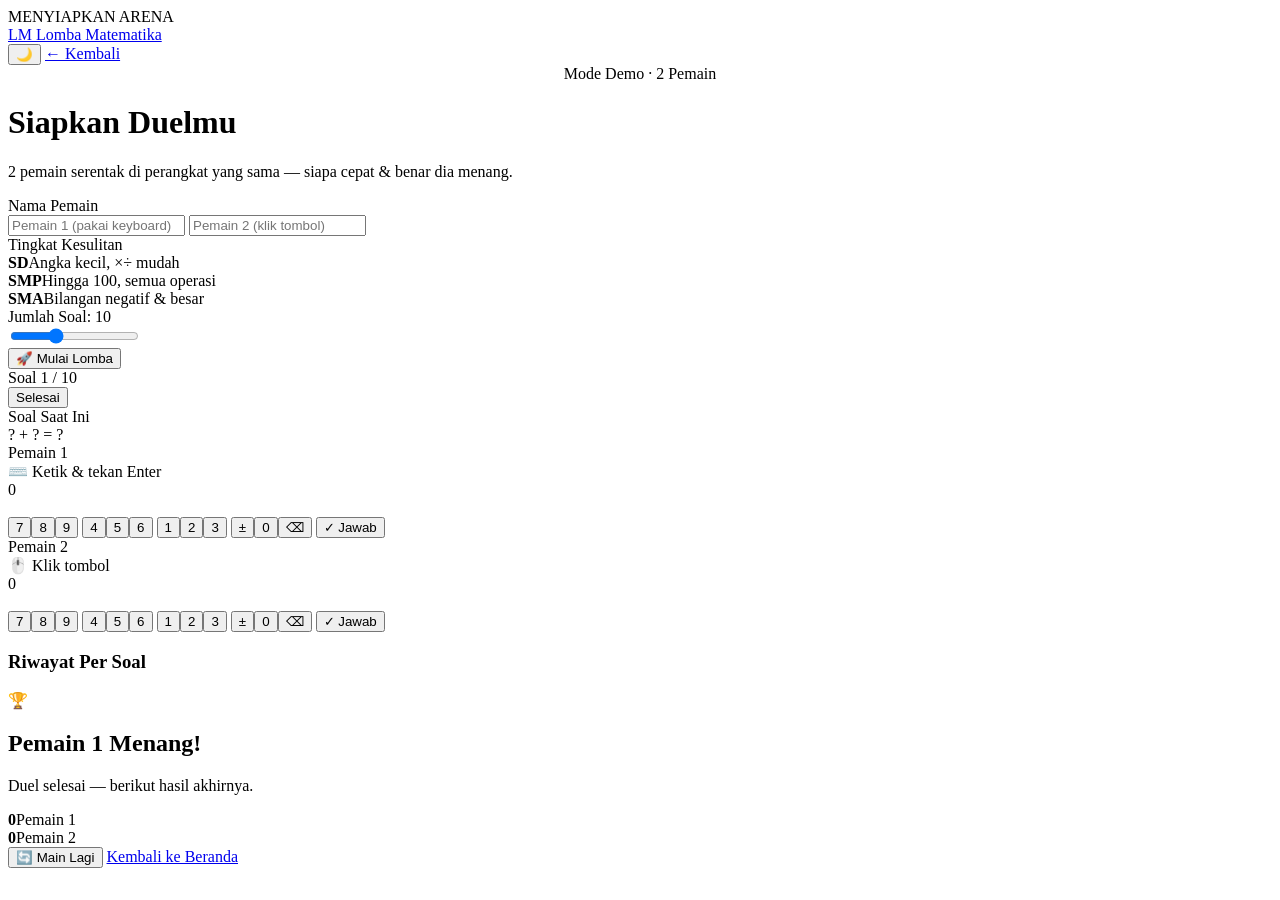
==== quiz.html @ fea3bf5a "Add files via upload" ====
<!DOCTYPE html>
<html lang="id" data-theme="light">
<head>
<meta charset="UTF-8">
<meta name="viewport" content="width=device-width, initial-scale=1.0">
<title>Mainkan Duel — Lomba Matematika</title>
<meta name="description" content="Mainkan demo duel matematika 2 pemain — siapa cepat dan benar dia menang.">
<link rel="preconnect" href="https://fonts.googleapis.com">
<link rel="preconnect" href="https://fonts.gstatic.com" crossorigin>
<link href="https://fonts.googleapis.com/css2?family=Space+Grotesk:wght@500;700&family=Inter:wght@400;500;600;700&family=JetBrains+Mono:wght@500;700&display=swap" rel="stylesheet">
<link rel="stylesheet" href="css/main.css">
<link rel="stylesheet" href="css/quiz.css">
</head>
<body>
<div id="page-loader"><div class="loader-mark">MENYIAPKAN ARENA<div class="loader-bar"><span></span></div></div></div>

<header class="navbar scrolled" id="navbar">
  <div class="container nav-inner">
    <a href="index.html" class="brand"><span class="brand-mark">LM</span> Lomba Matematika</a>
    <div class="nav-actions">
      <button class="icon-btn" id="themeToggle" aria-label="Ganti tema">🌙</button>
      <a href="index.html" class="btn btn-ghost btn-sm">← Kembali</a>
    </div>
  </div>
</header>

<div class="quiz-shell">

  <!-- ===== SETUP ===== -->
  <div class="setup-card" id="setupCard">
    <span class="eyebrow" style="display:flex; justify-content:center; width:fit-content; margin:0 auto 16px;"><span class="dot"></span> Mode Demo · 2 Pemain</span>
    <h1>Siapkan Duelmu</h1>
    <p class="lede">2 pemain serentak di perangkat yang sama — siapa cepat &amp; benar dia menang.</p>

    <div class="setup-row">
      <label>Nama Pemain</label>
      <div class="name-inputs">
        <input type="text" id="p1Name" placeholder="Pemain 1 (pakai keyboard)" maxlength="16">
        <input type="text" id="p2Name" placeholder="Pemain 2 (klik tombol)" maxlength="16">
      </div>
    </div>

    <div class="setup-row">
      <label>Tingkat Kesulitan</label>
      <div class="level-options" id="levelOptions">
        <div class="level-opt selected" data-level="sd"><strong>SD</strong><span>Angka kecil, ×÷ mudah</span></div>
        <div class="level-opt" data-level="smp"><strong>SMP</strong><span>Hingga 100, semua operasi</span></div>
        <div class="level-opt" data-level="sma"><strong>SMA</strong><span>Bilangan negatif &amp; besar</span></div>
      </div>
    </div>

    <div class="setup-row">
      <label>Jumlah Soal: <span class="qty-badge" id="qtyBadge">10</span></label>
      <div class="qty-row">
        <input type="range" id="qtyRange" min="5" max="20" step="5" value="10">
      </div>
    </div>

    <button class="btn btn-primary setup-cta" id="startBtn">🚀 Mulai Lomba</button>
  </div>

  <!-- ===== GAME ===== -->
  <div class="game-shell" id="gameShell">
    <div class="game-hud">
      <span class="hud-progress" id="hudProgress">Soal 1 / 10</span>
      <div class="hud-bar"><div class="hud-bar-fill" id="hudBarFill"></div></div>
      <button class="btn btn-ghost btn-sm" id="quitBtn">Selesai</button>
    </div>

    <div class="question-banner">
      <span class="label">Soal Saat Ini</span>
      <div class="expr" id="questionExpr">? + ? = ?</div>
    </div>

    <div class="players-grid">
      <div class="player-panel p1" id="p1Panel">
        <div class="pp-head">
          <div><div class="pp-name" id="p1DisplayName">Pemain 1</div><div class="pp-hint">⌨️ Ketik &amp; tekan Enter</div></div>
          <div class="pp-score" id="p1Score" style="color:var(--cyan);">0</div>
        </div>
        <div class="pp-display" id="p1Input">&nbsp;</div>
        <div class="pp-pad" data-player="1">
          <button data-key="7">7</button><button data-key="8">8</button><button data-key="9">9</button>
          <button data-key="4">4</button><button data-key="5">5</button><button data-key="6">6</button>
          <button data-key="1">1</button><button data-key="2">2</button><button data-key="3">3</button>
          <button data-key="±">±</button><button data-key="0">0</button><button data-key="⌫">⌫</button>
          <button class="pp-submit" data-key="enter">✓ Jawab</button>
        </div>
      </div>

      <div class="player-panel p2" id="p2Panel">
        <div class="pp-head">
          <div><div class="pp-name" id="p2DisplayName">Pemain 2</div><div class="pp-hint">🖱️ Klik tombol</div></div>
          <div class="pp-score" id="p2Score" style="color:var(--coral);">0</div>
        </div>
        <div class="pp-display" id="p2Input">&nbsp;</div>
        <div class="pp-pad" data-player="2">
          <button data-key="7">7</button><button data-key="8">8</button><button data-key="9">9</button>
          <button data-key="4">4</button><button data-key="5">5</button><button data-key="6">6</button>
          <button data-key="1">1</button><button data-key="2">2</button><button data-key="3">3</button>
          <button data-key="±">±</button><button data-key="0">0</button><button data-key="⌫">⌫</button>
          <button class="pp-submit" data-key="enter">✓ Jawab</button>
        </div>
      </div>
    </div>

    <div class="history-panel">
      <h3>Riwayat Per Soal</h3>
      <div id="historyList"></div>
    </div>
  </div>
</div>

<!-- ===== RESULT MODAL ===== -->
<div class="result-overlay" id="resultOverlay">
  <div class="result-card">
    <div class="result-trophy" id="resultTrophy">🏆</div>
    <h2 id="resultTitle">Pemain 1 Menang!</h2>
    <p class="section-sub" id="resultSub">Duel selesai — berikut hasil akhirnya.</p>
    <div class="final-scores">
      <div><strong id="finalP1" style="color:var(--cyan);">0</strong><span id="finalP1Name">Pemain 1</span></div>
      <div><strong id="finalP2" style="color:var(--coral);">0</strong><span id="finalP2Name">Pemain 2</span></div>
    </div>
    <div class="result-actions">
      <button class="btn btn-ghost" id="playAgainBtn">🔄 Main Lagi</button>
      <a href="index.html" class="btn btn-primary">Kembali ke Beranda</a>
    </div>
  </div>
</div>

<script src="js/main.js"></script>
<script src="js/quiz.js"></script>
</body>
</html>
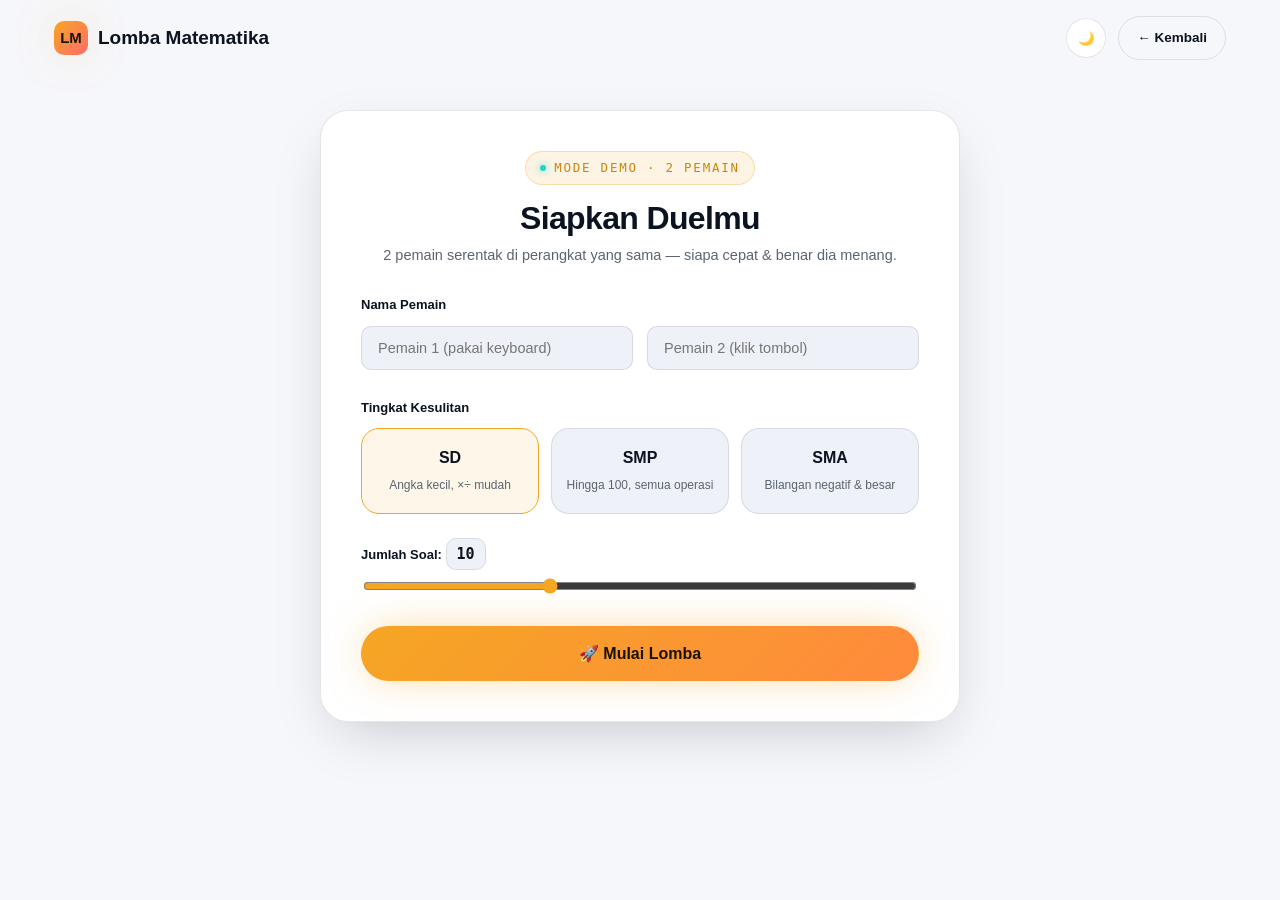
==== commit 0d822f1e: "Add files via upload" ====
--- a/quiz.html
+++ b/quiz.html
@@ -8,8 +8,8 @@
 <link rel="preconnect" href="https://fonts.googleapis.com">
 <link rel="preconnect" href="https://fonts.gstatic.com" crossorigin>
 <link href="https://fonts.googleapis.com/css2?family=Space+Grotesk:wght@500;700&family=Inter:wght@400;500;600;700&family=JetBrains+Mono:wght@500;700&display=swap" rel="stylesheet">
-<link rel="stylesheet" href="css/main.css">
-<link rel="stylesheet" href="css/quiz.css">
+<link rel="stylesheet" href="main.css">
+<link rel="stylesheet" href="quiz.css">
 </head>
 <body>
 <div id="page-loader"><div class="loader-mark">MENYIAPKAN ARENA<div class="loader-bar"><span></span></div></div></div>
@@ -128,7 +128,7 @@
   </div>
 </div>
 
-<script src="js/main.js"></script>
-<script src="js/quiz.js"></script>
+<script src="main.js"></script>
+<script src="quiz.js"></script>
 </body>
 </html>
--- a/main.css
+++ b/main.css
@@ -0,0 +1,438 @@
+/* ============================================================
+   LOMBA MATEMATIKA — Design System
+   Signature: the "Live Scoreboard" — a VS duel motif (two racing
+   numerals separated by a glowing divider) that recurs in the
+   hero, the stats bar, and the countdown, echoing the actual
+   1v1 arithmetic-duel product at the heart of the site.
+   ============================================================ */
+
+:root{
+  /* --- Color tokens --- */
+  --ink:#0B1220;             /* deep navy — dark bg */
+  --ink-surface:#121B2E;     /* dark surface */
+  --ink-surface-2:#1A2540;   /* dark surface raised */
+  --paper:#F6F7FB;           /* cool paper — light bg */
+  --paper-surface:#FFFFFF;   /* light surface */
+  --paper-surface-2:#EEF1F8; /* light surface raised */
+
+  --amber:#F5A623;           /* trophy gold — primary accent */
+  --amber-dim:#C9860F;
+  --cyan:#22D3C5;            /* volt cyan — "live" accent */
+  --violet:#5B4FE8;          /* gradient partner */
+  --coral:#FF6B6B;           /* player-2 accent */
+
+  --text-hi:#0B1220;
+  --text-lo:#5B6472;
+  --text-hi-dark:#F5F7FA;
+  --text-lo-dark:#9AA5B8;
+
+  --line:rgba(11,18,32,0.10);
+  --line-dark:rgba(245,247,250,0.10);
+
+  --font-display:'Space Grotesk', 'Segoe UI', sans-serif;
+  --font-body:'Inter', 'Segoe UI', sans-serif;
+  --font-mono:'JetBrains Mono', ui-monospace, monospace;
+
+  --radius-sm:10px;
+  --radius-md:18px;
+  --radius-lg:28px;
+  --radius-pill:999px;
+
+  --shadow-soft:0 20px 60px -20px rgba(11,18,32,0.25);
+  --shadow-glow-amber:0 0 40px -8px rgba(245,166,35,0.55);
+  --shadow-glow-cyan:0 0 40px -8px rgba(34,211,197,0.5);
+
+  --ease:cubic-bezier(.16,1,.3,1);
+
+  --bg:var(--paper);
+  --surface:var(--paper-surface);
+  --surface-2:var(--paper-surface-2);
+  --text:var(--text-hi);
+  --text-muted:var(--text-lo);
+  --border:var(--line);
+}
+
+[data-theme="dark"]{
+  --bg:var(--ink);
+  --surface:var(--ink-surface);
+  --surface-2:var(--ink-surface-2);
+  --text:var(--text-hi-dark);
+  --text-muted:var(--text-lo-dark);
+  --border:var(--line-dark);
+}
+
+*,*::before,*::after{ box-sizing:border-box; }
+html{ scroll-behavior:smooth; }
+@media (prefers-reduced-motion:reduce){
+  html{ scroll-behavior:auto; }
+  *,*::before,*::after{ animation-duration:0.001ms !important; animation-iteration-count:1 !important; transition-duration:0.001ms !important; scroll-behavior:auto !important; }
+}
+
+body{
+  margin:0;
+  background:var(--bg);
+  color:var(--text);
+  font-family:var(--font-body);
+  font-size:16px;
+  line-height:1.6;
+  -webkit-font-smoothing:antialiased;
+  transition:background .4s var(--ease), color .4s var(--ease);
+  overflow-x:hidden;
+}
+
+h1,h2,h3,h4{ font-family:var(--font-display); margin:0; line-height:1.08; letter-spacing:-0.02em; }
+p{ margin:0; }
+a{ color:inherit; text-decoration:none; }
+ul{ list-style:none; margin:0; padding:0; }
+img{ max-width:100%; display:block; }
+button{ font-family:inherit; cursor:pointer; }
+input,select,textarea{ font-family:inherit; }
+
+:focus-visible{ outline:3px solid var(--cyan); outline-offset:3px; border-radius:4px; }
+
+.container{ width:100%; max-width:1220px; margin:0 auto; padding:0 24px; }
+.eyebrow{
+  display:inline-flex; align-items:center; gap:8px;
+  font-family:var(--font-mono); font-size:12.5px; letter-spacing:.14em; text-transform:uppercase;
+  color:var(--amber-dim); background:rgba(245,166,35,0.12); border:1px solid rgba(245,166,35,0.3);
+  padding:6px 14px; border-radius:var(--radius-pill); margin-bottom:18px;
+}
+[data-theme="dark"] .eyebrow{ color:var(--amber); }
+.eyebrow .dot{ width:6px; height:6px; border-radius:50%; background:var(--cyan); box-shadow:0 0 8px var(--cyan); animation:pulse 1.6s ease-in-out infinite; }
+@keyframes pulse{ 0%,100%{ opacity:1; } 50%{ opacity:.35; } }
+
+section{ position:relative; padding:100px 0; }
+.section-head{ max-width:640px; margin-bottom:56px; }
+.section-head.center{ margin-left:auto; margin-right:auto; text-align:center; }
+.section-title{ font-size:clamp(28px,4vw,44px); }
+.section-sub{ color:var(--text-muted); font-size:17px; margin-top:14px; }
+
+/* ---------- Buttons ---------- */
+.btn{
+  display:inline-flex; align-items:center; justify-content:center; gap:10px;
+  padding:15px 28px; border-radius:var(--radius-pill); font-weight:600; font-size:15px;
+  border:1px solid transparent; transition:transform .3s var(--ease), box-shadow .3s var(--ease), background .3s;
+  white-space:nowrap;
+}
+.btn:active{ transform:scale(.97); }
+.btn-primary{ background:linear-gradient(135deg,var(--amber),#ff8a3d); color:#1A1200; box-shadow:var(--shadow-glow-amber); }
+.btn-primary:hover{ transform:translateY(-2px); box-shadow:0 12px 40px -6px rgba(245,166,35,0.6); }
+.btn-ghost{ background:transparent; border-color:var(--border); color:var(--text); }
+.btn-ghost:hover{ border-color:var(--amber); color:var(--amber-dim); }
+.btn-sm{ padding:10px 18px; font-size:13.5px; }
+
+/* ---------- Navbar ---------- */
+.navbar{
+  position:fixed; top:0; left:0; right:0; z-index:200;
+  border-bottom:1px solid transparent;
+  transition:background .3s var(--ease), border-color .3s var(--ease), backdrop-filter .3s;
+}
+.navbar.scrolled{
+  background:color-mix(in srgb, var(--bg) 78%, transparent);
+  backdrop-filter:blur(16px) saturate(140%);
+  border-bottom-color:var(--border);
+}
+.nav-inner{ display:flex; align-items:center; justify-content:space-between; height:76px; }
+.brand{ display:flex; align-items:center; gap:10px; font-family:var(--font-display); font-weight:700; font-size:19px; }
+.brand-mark{ width:34px; height:34px; border-radius:10px; background:linear-gradient(135deg,var(--amber),var(--coral)); display:grid; place-items:center; color:#1A1200; font-weight:800; font-size:15px; box-shadow:var(--shadow-glow-amber); }
+.nav-links{ display:flex; align-items:center; gap:30px; }
+.nav-links a{ font-size:14.5px; font-weight:500; color:var(--text-muted); transition:color .2s; position:relative; }
+.nav-links a:hover{ color:var(--text); }
+.nav-links a::after{ content:''; position:absolute; left:0; right:0; bottom:-6px; height:2px; background:var(--amber); transform:scaleX(0); transform-origin:left; transition:transform .25s var(--ease); }
+.nav-links a:hover::after{ transform:scaleX(1); }
+.nav-actions{ display:flex; align-items:center; gap:12px; }
+.icon-btn{
+  width:40px; height:40px; border-radius:var(--radius-pill); border:1px solid var(--border); background:var(--surface);
+  display:grid; place-items:center; color:var(--text); transition:border-color .2s, transform .2s;
+}
+.icon-btn:hover{ border-color:var(--amber); transform:translateY(-1px); }
+.lang-toggle{ font-family:var(--font-mono); font-size:12.5px; font-weight:700; letter-spacing:.05em; width:auto; padding:0 12px; }
+.nav-burger{ display:none; }
+
+/* ---------- Hero — VS Scoreboard ---------- */
+.hero{ padding:168px 0 110px; position:relative; overflow:hidden; }
+.hero-bg{ position:absolute; inset:0; z-index:-2; background:
+  radial-gradient(60% 50% at 15% 10%, rgba(91,79,232,0.16), transparent 60%),
+  radial-gradient(50% 40% at 90% 15%, rgba(34,211,197,0.14), transparent 60%),
+  radial-gradient(70% 60% at 50% 100%, rgba(245,166,35,0.10), transparent 60%);
+}
+[data-theme="dark"] .hero-bg{ background:
+  radial-gradient(60% 50% at 15% 10%, rgba(91,79,232,0.30), transparent 60%),
+  radial-gradient(50% 40% at 90% 15%, rgba(34,211,197,0.22), transparent 60%),
+  radial-gradient(70% 60% at 50% 100%, rgba(245,166,35,0.16), transparent 60%);
+}
+.hero-shape{ position:absolute; border-radius:50%; filter:blur(2px); opacity:.5; animation:float 9s ease-in-out infinite; z-index:-1; }
+.hero-shape.s1{ width:16px; height:16px; background:var(--amber); top:22%; left:8%; animation-delay:0s; }
+.hero-shape.s2{ width:10px; height:10px; background:var(--cyan); top:65%; left:14%; animation-delay:1.4s; }
+.hero-shape.s3{ width:22px; height:22px; border:2px solid var(--coral); background:transparent; top:30%; right:10%; animation-delay:.7s; }
+.hero-shape.s4{ width:12px; height:12px; background:var(--violet); top:75%; right:16%; animation-delay:2.1s; }
+@keyframes float{ 0%,100%{ transform:translateY(0) } 50%{ transform:translateY(-22px) } }
+
+.hero-grid{ display:grid; grid-template-columns:1.05fr .95fr; gap:56px; align-items:center; }
+.hero h1{ font-size:clamp(36px,5.2vw,64px); }
+.hero h1 .grad{ background:linear-gradient(135deg,var(--amber),var(--coral) 60%,var(--violet)); -webkit-background-clip:text; background-clip:text; color:transparent; }
+.hero-sub{ margin-top:22px; font-size:18px; color:var(--text-muted); max-width:520px; }
+.hero-ctas{ display:flex; gap:14px; margin-top:34px; flex-wrap:wrap; }
+.hero-meta{ display:flex; gap:28px; margin-top:44px; flex-wrap:wrap; }
+.hero-meta div{ display:flex; flex-direction:column; gap:3px; }
+.hero-meta strong{ font-family:var(--font-mono); font-size:22px; }
+.hero-meta span{ font-size:12.5px; color:var(--text-muted); text-transform:uppercase; letter-spacing:.06em; }
+
+/* --- VS Scoreboard card --- */
+.vs-card{
+  background:var(--surface); border:1px solid var(--border); border-radius:var(--radius-lg);
+  padding:30px; box-shadow:var(--shadow-soft); position:relative; overflow:hidden;
+}
+.vs-card::before{ content:''; position:absolute; inset:0; background:linear-gradient(160deg, rgba(245,166,35,.08), transparent 40%); pointer-events:none; }
+.vs-top{ display:flex; justify-content:space-between; align-items:center; margin-bottom:22px; }
+.vs-live{ display:flex; align-items:center; gap:7px; font-family:var(--font-mono); font-size:12px; letter-spacing:.1em; color:var(--coral); text-transform:uppercase; }
+.vs-live .dot{ width:7px; height:7px; border-radius:50%; background:var(--coral); animation:pulse 1.2s infinite; }
+.vs-clock{ font-family:var(--font-mono); font-size:13px; color:var(--text-muted); }
+.vs-board{ display:grid; grid-template-columns:1fr auto 1fr; align-items:center; gap:16px; }
+.vs-player{ text-align:center; padding:22px 10px; border-radius:var(--radius-md); background:var(--surface-2); border:1px solid var(--border); }
+.vs-player .name{ font-size:13px; color:var(--text-muted); margin-bottom:10px; }
+.vs-player .score{ font-family:var(--font-mono); font-size:44px; font-weight:700; }
+.vs-player.p1 .score{ color:var(--cyan); }
+.vs-player.p2 .score{ color:var(--coral); }
+.vs-divider{ font-family:var(--font-display); font-weight:700; font-size:16px; color:var(--amber); writing-mode:vertical-rl; letter-spacing:.1em; }
+.vs-question{ margin-top:20px; text-align:center; padding:18px; border-radius:var(--radius-md); border:1px dashed var(--border); font-family:var(--font-mono); font-size:26px; }
+.vs-question span{ color:var(--amber-dim); }
+[data-theme="dark"] .vs-question span{ color:var(--amber); }
+
+/* ---------- Countdown ---------- */
+.countdown-section{ background:var(--surface); border-top:1px solid var(--border); border-bottom:1px solid var(--border); }
+.countdown-inner{ display:flex; flex-direction:column; align-items:center; text-align:center; gap:22px; }
+.countdown-grid{ display:flex; gap:18px; flex-wrap:wrap; justify-content:center; }
+.count-box{ width:110px; padding:20px 0; border-radius:var(--radius-md); background:var(--surface-2); border:1px solid var(--border); }
+.count-box strong{ display:block; font-family:var(--font-mono); font-size:38px; font-weight:700; background:linear-gradient(135deg,var(--amber),var(--coral)); -webkit-background-clip:text; background-clip:text; color:transparent; }
+.count-box span{ font-size:12px; text-transform:uppercase; letter-spacing:.08em; color:var(--text-muted); }
+
+/* ---------- Stats ---------- */
+.stats-grid{ display:grid; grid-template-columns:repeat(4,1fr); gap:24px; }
+.stat-card{ text-align:center; padding:30px 16px; border-radius:var(--radius-md); background:var(--surface); border:1px solid var(--border); }
+.stat-num{ font-family:var(--font-mono); font-size:38px; font-weight:700; color:var(--amber-dim); }
+[data-theme="dark"] .stat-num{ color:var(--amber); }
+.stat-label{ margin-top:6px; font-size:13.5px; color:var(--text-muted); }
+
+/* ---------- Cards / grids ---------- */
+.grid-3{ display:grid; grid-template-columns:repeat(3,1fr); gap:26px; }
+.grid-4{ display:grid; grid-template-columns:repeat(4,1fr); gap:22px; }
+.grid-2{ display:grid; grid-template-columns:repeat(2,1fr); gap:26px; }
+
+.feature-card{
+  background:var(--surface); border:1px solid var(--border); border-radius:var(--radius-md);
+  padding:30px; transition:transform .35s var(--ease), box-shadow .35s var(--ease), border-color .35s;
+}
+.feature-card:hover{ transform:translateY(-6px); box-shadow:var(--shadow-soft); border-color:rgba(245,166,35,.35); }
+.feature-icon{ width:48px; height:48px; border-radius:14px; display:grid; place-items:center; margin-bottom:18px; background:rgba(245,166,35,.14); color:var(--amber-dim); font-size:20px; }
+[data-theme="dark"] .feature-icon{ color:var(--amber); }
+.feature-card h3{ font-size:19px; margin-bottom:8px; }
+.feature-card p{ color:var(--text-muted); font-size:14.5px; }
+
+/* category card with level accent */
+.cat-card{ background:var(--surface); border:1px solid var(--border); border-radius:var(--radius-md); padding:28px; position:relative; overflow:hidden; }
+.cat-card .tag{ font-family:var(--font-mono); font-size:11px; letter-spacing:.08em; text-transform:uppercase; padding:4px 10px; border-radius:var(--radius-pill); display:inline-block; margin-bottom:14px; }
+.cat-card.sd .tag{ background:rgba(34,211,197,.15); color:#0E9C8F; }
+.cat-card.smp .tag{ background:rgba(245,166,35,.15); color:var(--amber-dim); }
+.cat-card.sma .tag{ background:rgba(255,107,107,.15); color:#D14545; }
+[data-theme="dark"] .cat-card.sd .tag{ color:var(--cyan); }
+[data-theme="dark"] .cat-card.smp .tag{ color:var(--amber); }
+[data-theme="dark"] .cat-card.sma .tag{ color:var(--coral); }
+.cat-card h3{ font-size:22px; margin-bottom:8px; }
+.cat-card p{ color:var(--text-muted); font-size:14px; margin-bottom:16px; }
+.cat-card ul{ display:flex; flex-direction:column; gap:8px; }
+.cat-card li{ font-size:13.5px; display:flex; gap:8px; align-items:flex-start; }
+.cat-card li::before{ content:'✓'; color:var(--amber-dim); font-weight:700; }
+[data-theme="dark"] .cat-card li::before{ color:var(--amber); }
+
+/* ---------- Timeline ---------- */
+.timeline{ position:relative; padding-left:36px; }
+.timeline::before{ content:''; position:absolute; left:11px; top:6px; bottom:6px; width:2px; background:linear-gradient(var(--amber),var(--cyan)); }
+.tl-item{ position:relative; padding-bottom:38px; }
+.tl-item:last-child{ padding-bottom:0; }
+.tl-dot{ position:absolute; left:-36px; top:2px; width:24px; height:24px; border-radius:50%; background:var(--surface); border:2px solid var(--amber); display:grid; place-items:center; font-family:var(--font-mono); font-size:10px; font-weight:700; color:var(--amber-dim); }
+[data-theme="dark"] .tl-dot{ color:var(--amber); }
+.tl-item h3{ font-size:18px; margin-bottom:4px; }
+.tl-date{ font-family:var(--font-mono); font-size:12.5px; color:var(--cyan); text-transform:uppercase; letter-spacing:.06em; margin-bottom:6px; display:block; }
+.tl-item p{ color:var(--text-muted); font-size:14.5px; }
+
+/* ---------- Steps ---------- */
+.steps-grid{ display:grid; grid-template-columns:repeat(4,1fr); gap:22px; counter-reset:step; }
+.step-card{ background:var(--surface); border:1px solid var(--border); border-radius:var(--radius-md); padding:26px; position:relative; }
+.step-num{ font-family:var(--font-mono); font-size:34px; font-weight:700; color:var(--border); position:absolute; top:16px; right:20px; }
+.step-card h3{ font-size:17px; margin:26px 0 8px; }
+.step-card p{ font-size:13.5px; color:var(--text-muted); }
+
+/* ---------- Prizes ---------- */
+.prize-grid{ display:grid; grid-template-columns:repeat(3,1fr); gap:24px; align-items:end; }
+.prize-card{ text-align:center; padding:34px 20px; border-radius:var(--radius-lg); border:1px solid var(--border); background:var(--surface); }
+.prize-card.gold{ background:linear-gradient(160deg, rgba(245,166,35,.16), var(--surface)); border-color:rgba(245,166,35,.4); transform:translateY(-14px); }
+.medal{ font-size:40px; margin-bottom:14px; }
+.prize-amount{ font-family:var(--font-mono); font-size:28px; font-weight:700; margin:8px 0; }
+.prize-card p{ color:var(--text-muted); font-size:13.5px; }
+
+/* ---------- Benefits ---------- */
+.benefit-row{ display:flex; gap:18px; align-items:flex-start; padding:20px 0; border-bottom:1px solid var(--border); }
+.benefit-row:last-child{ border-bottom:none; }
+.benefit-check{ width:30px; height:30px; border-radius:50%; background:rgba(34,211,197,.15); color:#0E9C8F; display:grid; place-items:center; flex-shrink:0; font-size:14px; }
+[data-theme="dark"] .benefit-check{ color:var(--cyan); }
+.benefit-row h4{ font-size:16px; margin-bottom:3px; font-family:var(--font-body); font-weight:600; }
+.benefit-row p{ font-size:13.5px; color:var(--text-muted); }
+
+/* ---------- Demo section ---------- */
+.demo-panel{ background:var(--surface); border:1px solid var(--border); border-radius:var(--radius-lg); padding:44px; display:grid; grid-template-columns:1fr 1fr; gap:40px; align-items:center; }
+.demo-mini{ background:var(--surface-2); border-radius:var(--radius-md); padding:24px; border:1px solid var(--border); }
+.demo-mini .vs-board{ gap:10px; }
+.demo-mini .vs-player .score{ font-size:30px; }
+
+/* ---------- Hall of Fame ---------- */
+.hof-card{ background:var(--surface); border:1px solid var(--border); border-radius:var(--radius-md); padding:24px; text-align:center; }
+.hof-avatar{ width:64px; height:64px; border-radius:50%; margin:0 auto 14px; background:linear-gradient(135deg,var(--violet),var(--cyan)); display:grid; place-items:center; font-family:var(--font-display); font-weight:700; color:#fff; font-size:20px; }
+.hof-card h4{ font-size:15.5px; font-weight:600; margin-bottom:2px; }
+.hof-card .school{ font-size:12.5px; color:var(--text-muted); }
+.hof-card .rank{ font-family:var(--font-mono); color:var(--amber-dim); font-size:12px; margin-top:10px; letter-spacing:.06em; }
+[data-theme="dark"] .hof-card .rank{ color:var(--amber); }
+
+/* ---------- Testimonials ---------- */
+.testi-track{ display:flex; gap:22px; overflow:hidden; }
+.testi-card{ min-width:340px; flex:1; background:var(--surface); border:1px solid var(--border); border-radius:var(--radius-md); padding:28px; }
+.testi-stars{ color:var(--amber); font-size:14px; margin-bottom:14px; }
+.testi-card p{ font-size:14.5px; color:var(--text-muted); margin-bottom:20px; }
+.testi-person{ display:flex; align-items:center; gap:12px; }
+.testi-avatar{ width:40px; height:40px; border-radius:50%; background:var(--surface-2); display:grid; place-items:center; font-family:var(--font-display); font-weight:700; font-size:14px; }
+.testi-person strong{ display:block; font-size:13.5px; }
+.testi-person span{ font-size:12px; color:var(--text-muted); }
+.testi-controls{ display:flex; gap:10px; justify-content:center; margin-top:26px; }
+
+/* ---------- Committee / Teachers ---------- */
+.person-card{ background:var(--surface); border:1px solid var(--border); border-radius:var(--radius-md); overflow:hidden; text-align:center; }
+.person-photo{ height:150px; background:linear-gradient(135deg, var(--surface-2), var(--border)); display:grid; place-items:center; font-family:var(--font-display); font-size:26px; font-weight:700; color:var(--text-muted); }
+.person-info{ padding:18px; }
+.person-info h4{ font-size:15px; margin-bottom:3px; }
+.person-info span{ font-size:12.5px; color:var(--amber-dim); }
+[data-theme="dark"] .person-info span{ color:var(--amber); }
+
+/* ---------- Gallery ---------- */
+.gallery-grid{ display:grid; grid-template-columns:repeat(4,1fr); grid-auto-rows:150px; gap:14px; }
+.gallery-grid .g1{ grid-column:span 2; grid-row:span 2; }
+.gallery-item{ border-radius:var(--radius-sm); background:linear-gradient(135deg, var(--surface-2), var(--border)); display:grid; place-items:center; color:var(--text-muted); font-size:13px; overflow:hidden; position:relative; transition:transform .4s var(--ease); }
+.gallery-item:hover{ transform:scale(1.03); }
+
+/* ---------- Video ---------- */
+.video-wrap{ position:relative; border-radius:var(--radius-lg); overflow:hidden; aspect-ratio:16/8; background:linear-gradient(135deg, var(--ink-surface), var(--ink)); display:grid; place-items:center; border:1px solid var(--border); }
+.play-btn{ width:78px; height:78px; border-radius:50%; background:rgba(245,247,250,.12); backdrop-filter:blur(6px); border:1px solid rgba(245,247,250,.3); display:grid; place-items:center; color:#fff; font-size:22px; transition:transform .3s var(--ease); }
+.video-wrap:hover .play-btn{ transform:scale(1.1); }
+
+/* ---------- News / Blog ---------- */
+.news-card{ background:var(--surface); border:1px solid var(--border); border-radius:var(--radius-md); overflow:hidden; transition:transform .35s var(--ease); }
+.news-card:hover{ transform:translateY(-6px); }
+.news-thumb{ height:150px; background:linear-gradient(135deg,var(--violet),var(--cyan)); opacity:.85; }
+.news-body{ padding:22px; }
+.news-date{ font-family:var(--font-mono); font-size:11.5px; color:var(--text-muted); text-transform:uppercase; letter-spacing:.06em; }
+.news-body h3{ font-size:17px; margin:10px 0 8px; }
+.news-body p{ font-size:13.5px; color:var(--text-muted); }
+.news-link{ display:inline-flex; align-items:center; gap:6px; margin-top:14px; font-size:13px; font-weight:600; color:var(--amber-dim); }
+[data-theme="dark"] .news-link{ color:var(--amber); }
+
+/* ---------- Sponsors / Partners ---------- */
+.logo-row{ display:flex; flex-wrap:wrap; gap:16px; justify-content:center; }
+.logo-chip{ padding:18px 30px; border-radius:var(--radius-md); border:1px solid var(--border); background:var(--surface); font-family:var(--font-display); font-weight:700; color:var(--text-muted); font-size:15px; transition:color .2s, border-color .2s; }
+.logo-chip:hover{ color:var(--text); border-color:var(--amber); }
+
+/* ---------- FAQ ---------- */
+.faq-item{ border-bottom:1px solid var(--border); }
+.faq-q{ width:100%; display:flex; justify-content:space-between; align-items:center; padding:22px 0; background:none; border:none; text-align:left; font-family:var(--font-body); font-weight:600; font-size:16px; color:var(--text); }
+.faq-q .plus{ font-family:var(--font-mono); font-size:20px; color:var(--amber-dim); transition:transform .3s var(--ease); flex-shrink:0; margin-left:16px; }
+[data-theme="dark"] .faq-q .plus{ color:var(--amber); }
+.faq-item.open .faq-q .plus{ transform:rotate(45deg); }
+.faq-a{ max-height:0; overflow:hidden; transition:max-height .4s var(--ease); }
+.faq-a p{ padding-bottom:22px; color:var(--text-muted); font-size:14.5px; max-width:640px; }
+
+/* ---------- Newsletter ---------- */
+.newsletter-panel{ background:linear-gradient(135deg, var(--ink-surface), var(--ink)); border-radius:var(--radius-lg); padding:56px; text-align:center; color:#F5F7FA; position:relative; overflow:hidden; }
+.newsletter-panel::before{ content:''; position:absolute; inset:0; background:radial-gradient(50% 80% at 50% 0%, rgba(245,166,35,.25), transparent); }
+.newsletter-form{ display:flex; gap:10px; max-width:420px; margin:26px auto 0; position:relative; }
+.newsletter-form input{ flex:1; padding:14px 18px; border-radius:var(--radius-pill); border:1px solid rgba(255,255,255,.2); background:rgba(255,255,255,.08); color:#fff; font-size:14px; }
+.newsletter-form input::placeholder{ color:rgba(255,255,255,.5); }
+
+/* ---------- Contact ---------- */
+.contact-grid{ display:grid; grid-template-columns:1fr 1fr; gap:44px; }
+.contact-form{ display:flex; flex-direction:column; gap:16px; }
+.field{ display:flex; flex-direction:column; gap:6px; }
+.field label{ font-size:13px; font-weight:600; }
+.field input, .field textarea{ padding:13px 16px; border-radius:var(--radius-sm); border:1px solid var(--border); background:var(--surface); color:var(--text); font-size:14.5px; }
+.field textarea{ resize:vertical; min-height:110px; }
+.contact-info-card{ background:var(--surface); border:1px solid var(--border); border-radius:var(--radius-md); padding:26px; display:flex; gap:16px; align-items:flex-start; margin-bottom:16px; }
+.contact-info-card h4{ font-size:15px; margin-bottom:4px; }
+.contact-info-card p{ font-size:13.5px; color:var(--text-muted); }
+.map-box{ height:180px; border-radius:var(--radius-md); background:linear-gradient(135deg,var(--surface-2), var(--border)); display:grid; place-items:center; color:var(--text-muted); font-size:13px; border:1px solid var(--border); }
+
+/* ---------- Footer ---------- */
+footer{ background:var(--ink); color:var(--text-lo-dark); padding:70px 0 26px; }
+.footer-grid{ display:grid; grid-template-columns:1.4fr 1fr 1fr 1fr; gap:40px; }
+.footer-brand p{ margin-top:14px; font-size:13.5px; max-width:280px; }
+.footer-col h4{ color:#fff; font-size:14px; margin-bottom:16px; }
+.footer-col a{ display:block; font-size:13.5px; padding:6px 0; transition:color .2s; }
+.footer-col a:hover{ color:#fff; }
+.footer-social{ display:flex; gap:10px; margin-top:18px; }
+.footer-bottom{ border-top:1px solid rgba(255,255,255,.1); margin-top:50px; padding-top:24px; display:flex; justify-content:space-between; flex-wrap:wrap; gap:12px; font-size:12.5px; }
+
+/* ---------- WhatsApp float ---------- */
+.wa-float{ position:fixed; bottom:26px; right:26px; z-index:150; width:56px; height:56px; border-radius:50%; background:#25D366; display:grid; place-items:center; color:#fff; font-size:24px; box-shadow:0 10px 30px -6px rgba(37,211,102,.6); transition:transform .3s var(--ease); }
+.wa-float:hover{ transform:scale(1.08); }
+.back-top{ position:fixed; bottom:26px; right:92px; z-index:150; width:44px; height:44px; border-radius:50%; background:var(--surface); border:1px solid var(--border); display:grid; place-items:center; opacity:0; pointer-events:none; transform:translateY(10px); transition:all .3s var(--ease); }
+.back-top.show{ opacity:1; pointer-events:auto; transform:translateY(0); }
+
+/* ---------- Reveal on scroll ---------- */
+.reveal{ opacity:0; transform:translateY(28px); transition:opacity .7s var(--ease), transform .7s var(--ease); }
+.reveal.in{ opacity:1; transform:translateY(0); }
+.reveal-stagger > *{ opacity:0; transform:translateY(24px); transition:opacity .6s var(--ease), transform .6s var(--ease); }
+.reveal-stagger.in > *{ opacity:1; transform:translateY(0); }
+.reveal-stagger.in > *:nth-child(1){ transition-delay:.05s; }
+.reveal-stagger.in > *:nth-child(2){ transition-delay:.12s; }
+.reveal-stagger.in > *:nth-child(3){ transition-delay:.19s; }
+.reveal-stagger.in > *:nth-child(4){ transition-delay:.26s; }
+.reveal-stagger.in > *:nth-child(5){ transition-delay:.33s; }
+.reveal-stagger.in > *:nth-child(6){ transition-delay:.4s; }
+
+/* ---------- Progress bar ---------- */
+.scroll-progress{ position:fixed; top:0; left:0; height:3px; background:linear-gradient(90deg,var(--amber),var(--coral),var(--violet)); z-index:300; width:0%; }
+
+/* ---------- Skeleton ---------- */
+.skel{ background:linear-gradient(90deg, var(--surface-2) 25%, var(--border) 37%, var(--surface-2) 63%); background-size:400% 100%; animation:skel 1.4s ease infinite; border-radius:var(--radius-sm); }
+@keyframes skel{ 0%{ background-position:100% 50%; } 100%{ background-position:0 50%; } }
+
+/* ---------- Page loader ---------- */
+#page-loader{ position:fixed; inset:0; z-index:500; background:var(--ink); display:grid; place-items:center; transition:opacity .5s var(--ease), visibility .5s; }
+#page-loader.hidden{ opacity:0; visibility:hidden; }
+.loader-mark{ font-family:var(--font-mono); color:var(--amber); font-size:14px; letter-spacing:.1em; display:flex; flex-direction:column; align-items:center; gap:14px; }
+.loader-bar{ width:160px; height:3px; background:rgba(255,255,255,.1); border-radius:2px; overflow:hidden; }
+.loader-bar span{ display:block; height:100%; width:40%; background:linear-gradient(90deg,var(--amber),var(--coral)); animation:loading 1.1s ease-in-out infinite; }
+@keyframes loading{ 0%{ transform:translateX(-100%); } 100%{ transform:translateX(350%); } }
+
+/* ---------- Responsive ---------- */
+@media (max-width:1000px){
+  .hero-grid{ grid-template-columns:1fr; }
+  .grid-3, .grid-4, .steps-grid{ grid-template-columns:repeat(2,1fr); }
+  .stats-grid{ grid-template-columns:repeat(2,1fr); }
+  .footer-grid{ grid-template-columns:1fr 1fr; }
+  .demo-panel{ grid-template-columns:1fr; }
+  .contact-grid{ grid-template-columns:1fr; }
+  .prize-grid{ grid-template-columns:1fr; }
+  .prize-card.gold{ transform:none; order:-1; }
+  .gallery-grid{ grid-template-columns:repeat(2,1fr); }
+}
+@media (max-width:720px){
+  .nav-links{ position:fixed; top:76px; left:0; right:0; background:var(--bg); border-bottom:1px solid var(--border); flex-direction:column; align-items:flex-start; padding:20px 24px 26px; gap:6px; transform:translateY(-130%); transition:transform .35s var(--ease); }
+  .nav-links.open{ transform:translateY(0); }
+  .nav-links a{ padding:10px 0; width:100%; }
+  .nav-burger{ display:grid; }
+  .grid-3, .grid-4, .steps-grid, .grid-2{ grid-template-columns:1fr; }
+  .stats-grid{ grid-template-columns:1fr 1fr; }
+  section{ padding:70px 0; }
+  .count-box{ width:78px; padding:14px 0; }
+  .count-box strong{ font-size:26px; }
+  .footer-grid{ grid-template-columns:1fr; }
+  .gallery-grid{ grid-template-columns:1fr 1fr; grid-auto-rows:120px; }
+  .newsletter-form{ flex-direction:column; }
+}
--- a/quiz.css
+++ b/quiz.css
@@ -0,0 +1,79 @@
+/* Quiz-specific styles — layered on top of main.css design tokens */
+
+.quiz-shell{ min-height:100vh; padding:110px 20px 60px; display:flex; flex-direction:column; align-items:center; gap:28px; }
+.quiz-topbar{ width:100%; max-width:900px; display:flex; justify-content:space-between; align-items:center; }
+.quiz-topbar .brand{ font-family:var(--font-display); font-weight:700; font-size:17px; display:flex; align-items:center; gap:8px; }
+
+/* ---------- Setup card ---------- */
+.setup-card{ width:100%; max-width:640px; background:var(--surface); border:1px solid var(--border); border-radius:var(--radius-lg); padding:40px; box-shadow:var(--shadow-soft); }
+.setup-card h1{ font-size:clamp(24px,4vw,32px); text-align:center; }
+.setup-card .lede{ text-align:center; color:var(--text-muted); margin-top:8px; font-size:14.5px; }
+.setup-row{ margin-top:28px; }
+.setup-row label{ display:block; font-size:13px; font-weight:600; margin-bottom:10px; }
+.name-inputs{ display:grid; grid-template-columns:1fr 1fr; gap:14px; }
+.name-inputs input{ padding:13px 16px; border-radius:var(--radius-sm); border:1px solid var(--border); background:var(--surface-2); color:var(--text); font-size:14.5px; }
+.level-options{ display:grid; grid-template-columns:repeat(3,1fr); gap:12px; }
+.level-opt{ border:1.5px solid var(--border); border-radius:var(--radius-md); padding:16px 12px; text-align:center; cursor:pointer; transition:border-color .2s, background .2s, transform .2s; background:var(--surface-2); }
+.level-opt:hover{ transform:translateY(-2px); }
+.level-opt.selected{ border-color:var(--amber); background:rgba(245,166,35,.1); }
+.level-opt strong{ display:block; font-family:var(--font-display); font-size:16px; }
+.level-opt span{ font-size:12px; color:var(--text-muted); }
+.qty-row{ display:flex; align-items:center; gap:14px; }
+.qty-row input[type="range"]{ flex:1; accent-color:var(--amber); }
+.qty-badge{ font-family:var(--font-mono); font-weight:700; font-size:15px; min-width:34px; text-align:center; padding:6px 10px; background:var(--surface-2); border-radius:var(--radius-sm); border:1px solid var(--border); }
+.setup-cta{ width:100%; margin-top:30px; padding:17px; font-size:16px; }
+
+/* ---------- Game board ---------- */
+.game-shell{ width:100%; max-width:960px; display:none; flex-direction:column; gap:22px; }
+.game-shell.active{ display:flex; }
+.game-hud{ display:flex; justify-content:space-between; align-items:center; background:var(--surface); border:1px solid var(--border); border-radius:var(--radius-md); padding:16px 24px; }
+.hud-progress{ font-family:var(--font-mono); font-size:13px; color:var(--text-muted); }
+.hud-bar{ flex:1; margin:0 20px; height:6px; border-radius:3px; background:var(--surface-2); overflow:hidden; }
+.hud-bar-fill{ height:100%; background:linear-gradient(90deg,var(--amber),var(--coral)); width:0%; transition:width .4s var(--ease); }
+
+.question-banner{ text-align:center; padding:34px 20px; background:var(--surface); border:1px solid var(--border); border-radius:var(--radius-lg); }
+.question-banner .label{ font-family:var(--font-mono); font-size:12px; letter-spacing:.1em; text-transform:uppercase; color:var(--amber-dim); }
+[data-theme="dark"] .question-banner .label{ color:var(--amber); }
+.question-banner .expr{ font-family:var(--font-mono); font-size:clamp(34px,6vw,54px); font-weight:700; margin-top:10px; }
+
+.players-grid{ display:grid; grid-template-columns:1fr 1fr; gap:22px; }
+.player-panel{ background:var(--surface); border:2px solid var(--border); border-radius:var(--radius-lg); padding:24px; transition:border-color .3s, box-shadow .3s; }
+.player-panel.correct{ border-color:#2FCC8B; box-shadow:0 0 0 4px rgba(47,204,139,.15); }
+.player-panel.wrong{ animation:shake .35s; border-color:var(--coral); }
+@keyframes shake{ 0%,100%{ transform:translateX(0);} 25%{ transform:translateX(-6px);} 75%{ transform:translateX(6px);} }
+.player-panel.p1{ box-shadow:inset 3px 0 0 var(--cyan); }
+.player-panel.p2{ box-shadow:inset 3px 0 0 var(--coral); }
+.pp-head{ display:flex; justify-content:space-between; align-items:center; margin-bottom:16px; }
+.pp-name{ font-weight:700; font-family:var(--font-display); font-size:16px; }
+.pp-hint{ font-size:11px; color:var(--text-muted); font-family:var(--font-mono); }
+.pp-score{ font-family:var(--font-mono); font-size:30px; font-weight:700; }
+.pp-display{ font-family:var(--font-mono); font-size:26px; text-align:center; padding:14px; border-radius:var(--radius-sm); background:var(--surface-2); border:1px solid var(--border); min-height:56px; display:flex; align-items:center; justify-content:center; letter-spacing:.02em; margin-bottom:14px; }
+.pp-pad{ display:grid; grid-template-columns:repeat(3,1fr); gap:8px; }
+.pp-pad button{ padding:14px 0; border-radius:12px; border:1px solid var(--border); background:var(--surface-2); color:var(--text); font-family:var(--font-mono); font-size:17px; font-weight:600; transition:transform .12s, background .12s; }
+.pp-pad button:active{ transform:scale(.93); }
+.pp-pad button:hover{ background:var(--border); }
+.pp-submit{ grid-column:span 3; margin-top:4px; background:linear-gradient(135deg,var(--amber),#ff8a3d); color:#1A1200; border:none; }
+
+.history-panel{ background:var(--surface); border:1px solid var(--border); border-radius:var(--radius-md); padding:22px 24px; }
+.history-panel h3{ font-size:15px; margin-bottom:14px; }
+.history-row{ display:grid; grid-template-columns:30px 1fr 90px; gap:12px; padding:8px 0; font-size:13.5px; border-bottom:1px solid var(--border); align-items:center; }
+.history-row:last-child{ border-bottom:none; }
+.history-row .winner{ font-family:var(--font-mono); font-weight:700; }
+.history-row .winner.p1{ color:var(--cyan); } .history-row .winner.p2{ color:var(--coral); } .history-row .winner.none{ color:var(--text-muted); }
+
+/* ---------- Result modal ---------- */
+.result-overlay{ position:fixed; inset:0; background:rgba(8,12,22,.6); backdrop-filter:blur(6px); display:none; align-items:center; justify-content:center; z-index:400; padding:20px; }
+.result-overlay.active{ display:flex; }
+.result-card{ width:100%; max-width:460px; background:var(--surface); border:1px solid var(--border); border-radius:var(--radius-lg); padding:40px; text-align:center; box-shadow:var(--shadow-soft); }
+.result-trophy{ font-size:52px; margin-bottom:14px; }
+.result-card h2{ font-size:26px; }
+.result-card .final-scores{ display:flex; justify-content:center; gap:30px; margin:26px 0; }
+.result-card .final-scores div strong{ display:block; font-family:var(--font-mono); font-size:32px; }
+.result-actions{ display:flex; gap:12px; margin-top:10px; }
+.result-actions .btn{ flex:1; }
+
+@media (max-width:720px){
+  .players-grid{ grid-template-columns:1fr; }
+  .name-inputs, .level-options{ grid-template-columns:1fr; }
+  .quiz-shell{ padding-top:96px; }
+}
